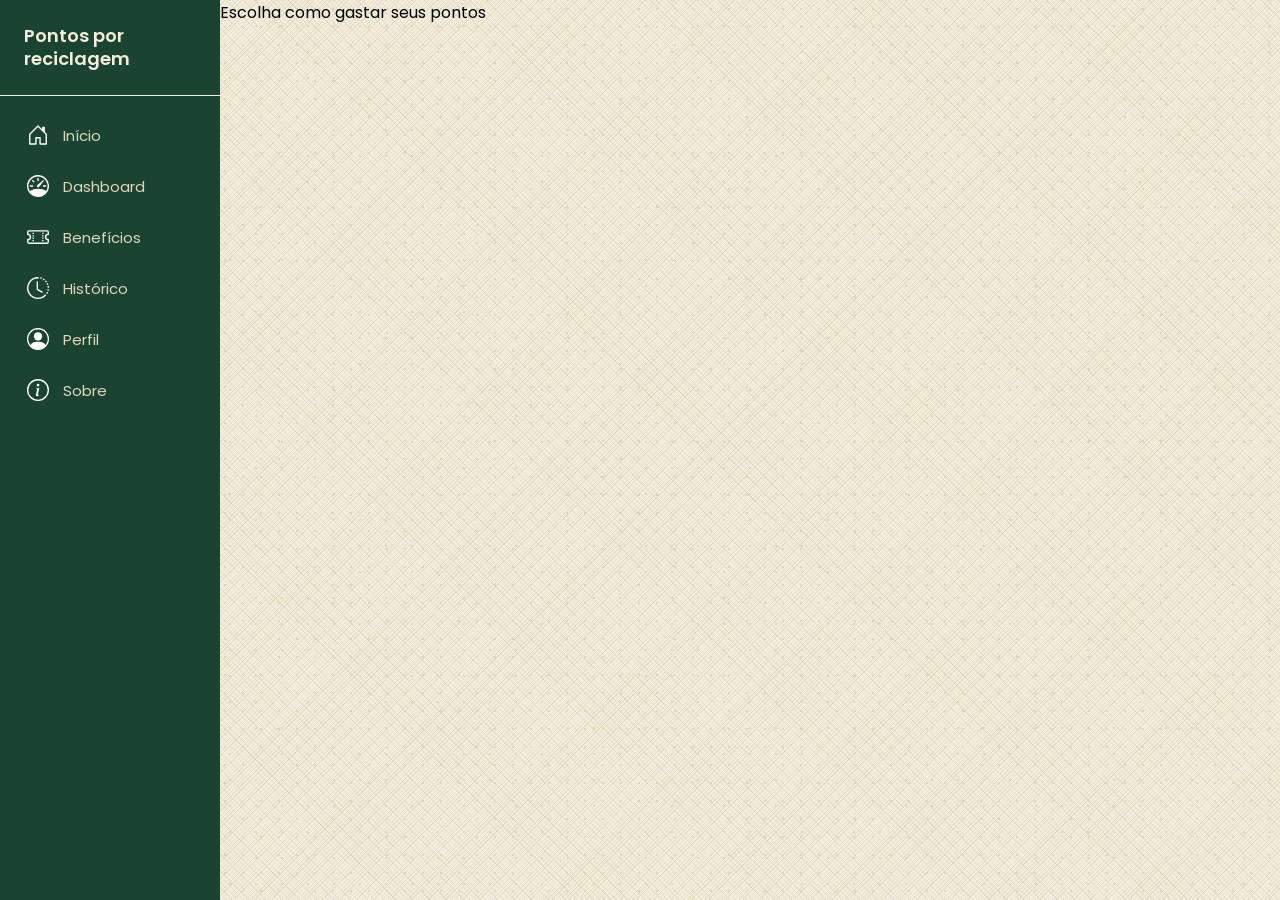
==== beneficio.html @ df65e2b2 "Atualização e adição de páginas" ====
<!DOCTYPE html>
<html lang="bt-br">
<head>
    <meta charset="UTF-8">
    <meta name="viewport" content="width=device-width, initial-scale=1.0">
    <title>Benefícios</title>
    <link rel="stylesheet" href="css/estilo.css">
</head>
<body>
    <section id="d-lateral">
        <span id="principal">Pontos por reciclagem</span>
        <nav>
            <a href="index.html" class="ativo">
                <img class="icone" src="img/inicio.svg">
                <span class="s-txt">Início</span>
            </a>
             <a href="dashboard.html" class="ativo">
                <img class="icone" src="img/dashboard.svg">
                <span class="s-txt">Dashboard</span>
            </a>
             <a href="beneficio.html" class="ativo">
                <img class="icone" src="img/ticket.svg">
                <span class="s-txt">Benefícios</span>
            </a>
            <a href="historico.html">
                <img class="icone" src="img/historico.svg">
                <span class="s-txt">Histórico</span>
            </a>
            <a href="perfil.html">
                <img class="icone" src="img/perfil.svg">
                <span class="s-txt">Perfil</span>
            </a>
            <a href="sobre.html">
                <img class="icone" src="img/sobre.svg">
                <span class="s-txt">Sobre</span>
            </a>
        </nav>
    </section>
    <div>Escolha como gastar seus pontos</div>
</body>
</html>
---- css/estilo.css ----
@import url('https://fonts.googleapis.com/css2?family=Google+Sans+Flex:opsz,wght@6..144,1..1000&family=Poppins:ital,wght@0,100;0,200;0,300;0,400;0,500;0,600;0,700;0,800;0,900;1,100;1,200;1,300;1,400;1,500;1,600;1,700;1,800;1,900&family=Space+Grotesk:wght@300..700&display=swap');

:root {
    --papel: #DDD6BC;
    --papel-claro: #F3EEDD;
    --fundo: #FBF8EE;
    --texto-p: #20281E;
    --texto-outro: #2D332F;
    --texto-outro2: #666666;
    --verde-claro: #95d5b2;
    --v-semi: #40916c;
    --v-escuro: #2d6a4f;
    --verde-outro: #1b4332;
    --azul: #2E5FA3;
    --vermelho: #B23B2E;
    --amarelo: #e7df4b;
    --marrom: #7A5230;
    --creme: #F5F3E7;
    --card-fundo: #ffffff;
}

* {
    box-sizing: border-box;
}

body {
    margin: 0;
    padding: 0;
    display: flex;
    background-color: var(--papel-claro);
    font-family: 'Poppins';
    min-height: 100vh;
    background-color: var(--papel-claro);
    background-image: radial-gradient(var(--papel) 1px, transparent 1px), radial-gradient(var(--papel) 1px, transparent 1px), repeating-linear-gradient(135deg, var(--papel) 0px, transparent 1px, transparent 3px), repeating-linear-gradient(45deg, var(--papel) 0px, transparent 1px, transparent 4px);
    background-size: 18px 18px, 26px 26px, auto, auto;
    background-position: 0 0, 9px 13px, 0 0, 0 0;
}

/* Página de Login */
main {
    margin: auto;
}

#p-lateral {
    width: 70vh;
    max-height: 100vh;
    background: var(--verde-outro);
    color: var(--papel-claro);
    display: flex;
    flex-direction: column;
    padding: 24px 0;
    flex-shrink: 1;
}

.res-lateral {

    z-index: 1;
    max-width: 450px;
    margin-top: 20vh;
}

.res-lateral h1 {
    font-size: 220%;
    font-weight: 700;
    margin-left: 15px;
    display: inline-block;
    animation: backInLeft;
    animation-duration: 2s;
}

.res-lateral p {
    padding: 10vh 0px;
    width: 60vh;
    font-size: 20px;
    line-height: 1.6;
    color: var(--papel-claro);
    margin-left: 15px;
    display: inline-block;
    animation: backInLeft;
    animation-duration: 2s;
    animation-delay: 0.5s;
}

.texto-painel-lateral {
    display: flex;
    gap: 28px;
    position: relative;
    margin-top: 36px;
    margin-left: 15px;
}

.texto-painel .n {
    font-weight: 700;
    font-size: 30px;
    display: inline-block;
    animation: backInLeft;
    animation-duration: 2s;
    animation-delay: 1s;
}

.texto-painel .l {
    font-size: 13px;
    color: var(--papel-claro);
    text-transform: uppercase;
    letter-spacing: 0.04em;
    margin-top: 2px;
    display: inline-block;
    animation: backInLeft;
    animation-duration: 2s;
    animation-delay: 1s;
}

.login-t {
    color: var(--texto-outro2);
    padding-top: 20px;
}

#login-card {
    text-align: center;
    border-radius: 2%;
    background-color: var(--fundo);
    width: 400px;
    margin: auto;
    box-shadow: rgba(102, 111, 100, 0.2) 0px 7px 29px 0px;
}

input {
    background-color: var(--fundo);
    border: 2px solid;
    border-radius: 6px;
    border-color: var(--papel);
    height: 35px;
    width: 350px;
    box-sizing: border-box;
    margin-bottom: 15px;
    accent-color: var(--v-semi);
}

.login-button {
    background-color: var(--v-escuro);
    color: var(--creme);
    height: 35px;
    width: 350px;
    border-radius: 6px;
    margin-bottom: 15px;
}


form {
    text-align: left;
    margin-left: 22px;
    padding: 5px;
}

form>label {
    color: var(--texto-outro2);
}

form>div {
    display: flex;
    gap: 5px;
}

form>p {
    color: var(--texto-outro2);
    margin: 0px;
    padding-bottom: 5px;
    text-align: center;
}

.chk-box {
    display: flex;
    height: 20px;
    width: 20px;
}

.tmc {
    padding-top: 4px;

}

.texto-rdp {
    text-decoration: none;
    color: var(--texto-outro);
}

.texto-rdp>span:hover {
    text-decoration: underline;
}


/* Dashboard */

#dash {}

#d-lateral {
    width: 220px;
    min-height: 100vh;
    background: var(--verde-outro);
    color: var(--texto-claro);
    display: flex;
    flex-direction: column;
    padding: 24px 0;
    flex-shrink: 0;
}

#d-lateral nav {
    display: flex;
    flex-direction: column;
    gap: 4px;
}

#d-lateral nav a:hover,
#d-lateral nav a:focus-visible {
    background: var(--v-escuro);
    border-left-color: var(--v-escuro);
    outline: none;
}

#d-lateral nav a {
    display: flex;
    align-items: center;
    gap: 14px;
    padding: 12px 24px;
    text-decoration: none;
    color: var(--texto-claro);
    border-left: 3px solid transparent;
    transition: background .15s ease, border-color .15s ease;
}

#principal {
    font-size: 18px;
    font-weight: 600;
    color: var(--papel-claro);
    padding: 0 24px 24px;
    border-bottom: 1px solid var(--papel-claro);
    margin-bottom: 16px;
    line-height: 1.3;
}

.icone {
    width: 22px;
    height: 22px;
    filter: brightness(0) invert(1);
    flex-shrink: 0;
}

.s-txt {
    color: var(--papel);
    font-size: 15px;
}

#tela-1 {
    display: flex;
    flex-wrap: wrap;
    margin: 0px;
    max-height: max-content;
    max-height: max-content;
}

.i-topo {
    background-color: var(--card-fundo);
    height: 10vh;
    width: 100vw;
    position: relative;
    left: 0%;
    transform: translateX(0%);

}

.info-icon{
    height: 20px;
}

.interno-a {
    background-color:var(--card-fundo);
    height: 20vh;
    width: 40vh;
    margin: 2vh;
    border-radius: 2%;
    text-align: center;
}

.interno-b {
    background-color:var(--card-fundo);
    margin: 30px 80px 20px 50px;
    height: 50vh;
    width: 615px;
    border-radius: 2%;
    text-align: center;
}

.interno-b .historico-resumo {
    display: grid;
    grid-template-columns: repeat(4, 1fr);
    gap: 8px;
    margin: 14px 0 14px;
}

.interno-b .resumo-item {
    text-align: center;
    background: #f4f4f0;
    border: 1px solid #e0ded4;
    border-radius: 10px;
    padding: 10px 4px;
}

.interno-b .resumo-valor {
    display: block;
    font-weight: 700;
    font-size: 0.92rem;
}

.interno-b .resumo-valor.resumo-negativo {
    color: var(--vermelho);
}

.interno-b .resumo-label {
    display: block;
    font-size: 0.64rem;
    color: var(--texto-outro2);
    margin-top: 2px;
    line-height: 1.3;
}

.interno-b .historico-filtros {
    display: flex;
    gap: 8px;
    margin-bottom: 14px;
}

.interno-b .historico-filtros select {
    flex: 1;
    padding: 8px 10px;
    border-radius: 8px;
    border: 1px solid #ccc;
    font-size: 0.82rem;
    background: #fff;
}

.interno-b .historico-lista {
    max-height: 400px;
    overflow-y: auto;
}

.interno-b .historico-item {
    border-bottom: 1px solid #eee;
}

.interno-b .historico-item:last-child {
    border-bottom: none;
}

.interno-b .historico-linha {
    display: flex;
    align-items: flex-start;
    gap: 10px;
    padding: 10px 0;
    cursor: pointer;
}

.interno-b .historico-icone {
    width: 30px;
    height: 30px;
    border-radius: 50%;
    display: flex;
    align-items: center;
    justify-content: center;
    font-size: 0.9rem;
    flex-shrink: 0;
}

.interno-b .historico-icone.ganho {
    background: var(--papel-claro);
    color: var(--v-escuro);
}

.interno-b .historico-icone.resgate {
    background: #f5e9d3;
    color: #b98a2a;
}

.interno-b .historico-corpo {
    flex: 1;
}

.interno-b .historico-desc {
    font-weight: 600;
    font-size: 0.85rem;
}

.interno-b .historico-data {
    font-size: 0.72rem;
    color: var(--texto-outro2);
    margin-top: 2px;
}

.interno-b .historico-saldo {
    font-size: 0.68rem;
    color: var(--texto-outro2);
    margin-top: 2px;
}

.interno-b .historico-pontos {
    font-weight: 600;
    font-size: 0.85rem;
    white-space: nowrap;
}

.interno-b .historico-pontos.positivo {
    color: var(--verde-outro);
}

.interno-b .historico-pontos.negativo {
    color: var(--vermelho);
}

.interno-b .historico-seta {
    font-size: 0.7rem;
    color: var(--texto-outro2);
    margin-left: 4px;
    transition: transform 0.15s ease;
}

.interno-b .historico-item.aberto .historico-seta {
    transform: rotate(180deg);
}

.interno-b .historico-detalhes {
    display: none;
    padding: 0 0 14px 44px;
    font-size: 0.78rem;
    color: #555;
}

.interno-b .historico-item.aberto .historico-detalhes {
    display: block;
}

.interno-b .historico-detalhes dl {
    display: grid;
    grid-template-columns: auto 1fr;
    gap: 4px 10px;
    margin: 0;
}

.interno-b .historico-detalhes dt {
    color: #888;
}

.interno-b .historico-detalhes dd {
    margin: 0;
    font-weight: 500;
}

.interno-b .historico-acoes {
    display: flex;
    gap: 8px;
    margin-top: 16px;
}

.interno-b .historico-acoes button {
    flex: 1;
    padding: 10px;
    border-radius: 8px;
    border: 1px solid #ccc;
    background: #fff;
    cursor: pointer;
    font-size: 0.85rem;
}

.interno-b .historico-vazio {
    text-align: center;
    color: #888;
    font-size: 0.85rem;
    padding: 16px 0;
}

.interno-c {
    background-color: var(--fundo);
    margin: 30px 80px 0px 0px;
    height: 40vh;
    width: 456px;
    border-radius: 2%;
}

.d-dropdown {
    position: relative;
    display: inline-block;
}

.d-dropdown div {
    display: flex;
    align-items: center;
    background: var(--v-escuro);
    color: var(--creme);
    border: none;
    padding: 12px 18px;
    border-radius: 8px;
    font-size: 15px;
    cursor: pointer;
}

.d-menu {
    left: 0;
    min-width: 200px;
    background: var(--fundo);
    border-radius: 8px;
    box-shadow: 0 8px 24px #1b43322e;
    list-style: none;
    margin: 0;
    padding: 6px;
    display: none;
}

.d-menu li a {
    display: flex;
    align-items: center;
    gap: 12px;
    padding: 10px 12px;
    border-radius: 6px;
    text-decoration: none;
    color: var(--texto-p);
    font-size: 15px;
}

.d-menu li a:hover {
    background: var(--verde-claro);
}

.d-menu .icone {
    width: 18px;
    height: 18px;
}

.d-menu .sair {
    color: var(--v-escuro);
}

.d-dropdown:hover .d-menu {
    display: block;
}

/* Perfil */

.perfil {
    background: var(--card-fundo);
    border-radius: 12px;
    box-shadow: 0 8px 24px #1b43321f;
    width: 100%;
    max-width: 420px;
    overflow: hidden;
}

.perfil-topo {
    background: var(--verde-claro);
    color: var(--texto-claro);
    padding: 32px 24px;
    display: flex;
    flex-direction: column;
    align-items: center;
    gap: 12px;
}

.avatar {
    width: 80px;
    height: 80px;
    border-radius: 50%;
    background: var(--v-semi);
    display: flex;
    align-items: center;
    justify-content: center;
    font-size: 25px;
    font-weight: 600;
    color: var(--texto-outro);
}

.perfil-nome {
    font-size: 15px;
    font-weight: 600;
}

.perfil-email {
    font-size: 15px;
    color: var(--texto-outro);
}

.perfil-corpo {
    padding: 24px;
}

.info {
    display: flex;
    justify-content: space-between;
    align-items: center;
    padding: 14px 0;
    border-bottom: 1px solid #eee;
}

.info-1 {
    font-size: 15px;
    color: var(--texto-outro2);
}

.info-2 {
    font-size: 15px;
    color: var(--v-escuro);
    font-weight: 600;
}

.botao {
    display: block;
    margin-top: 20px;
    background: var(--v-semi);
    color: var(--creme);
    padding: 12px;
    border-radius: 8px;
    font-size: 15px;
    cursor: pointer;
    text-align: center;
    text-decoration: none;
}

.botao:hover {
    background: var(--v-semi);
}

.perfil>form {
    align-items: center;
}

.perfil>h1 {
    text-align: center;
}

/* Cadastro */

.prin-cad {
    display: flex;
}

#card-cad {
    background: var(--creme);
    border-radius: 12px;
    box-shadow: 0 8px 24px #1b43321f;
    width: 100%;
    max-width: 420px;
    overflow: hidden;
}

#card-cad>h1 {
    text-align: center;
}

/* Index */

#d-conteudo {
    flex: 1;
    padding: 40px;
}

#d-boasvindas {
    margin-bottom: 32px;
}

#d-boasvindas h1 {
    color: var(--verde-outro);
    margin: 0 0 6px;
}

#d-boasvindas p {
    color: var(--texto-outro2);
    margin: 0;
}

#d-cartoes {
    display: flex;
    gap: 20px;
    flex-wrap: wrap;
}

.cartao {
    background: var(--card-fundo);
    border-radius: 12px;
    box-shadow: 0 8px 24px rgba(27, 67, 50, 0.10);
    padding: 20px;
    min-width: 180px;
    flex: 1;
}

.cartao-rotulo {
    font-size: 0.85rem;
    color: #666;
}

.cartao-valor {
    font-size: 1.6rem;
    font-weight: 700;
    color: var(--verde-outro);
    margin-top: 6px;
}

#d-noticias {
    margin-top: 40px;
}

#d-noticias h2 {
    color: var(--verde-outro);
    font-size: 1.2rem;
    margin: 0 0 16px;
}

#d-lista-noticias {
    display: flex;
    flex-direction: column;
    gap: 16px;
}

.noticia {
    background: var(--card-fundo);
    border-radius: 12px;
    box-shadow: 0 8px 24px rgba(27, 67, 50, 0.10);
    padding: 20px;
    display: flex;
    gap: 16px;
    align-items: flex-start;
}

.noticia-icone {
    width: 44px;
    height: 44px;
    border-radius: 8px;
    flex-shrink: 0;
}

.noticia-icone > img{
    height: 44px;
}

.noticia-data {
    font-size: 0.78rem;
    color: var(--texto-outro2);
}

.noticia-titulo {
    font-size: 0.98rem;
    font-weight: 600;
    color: var(--verde-outro);
    margin: 4px 0 4px;
}

.noticia-texto {
    font-size: 0.88rem;
    color: var(--texto-outro2);
    margin: 0;
}

/* Contato */

.content {
    min-height: 100vh;
    width: 200vh;
    
}

.menu {
    list-style: none;
    padding: 0;
    margin: 20px 0;
}

.menu li a {
    display: flex;
    align-items: center;
    gap: 12px;
    padding: 12px 20px;
    text-decoration: none;
    color: #20281E;
}

.card {
    background-color: var(--card-fundo);
    border: none;
    border-radius: 12px;
}
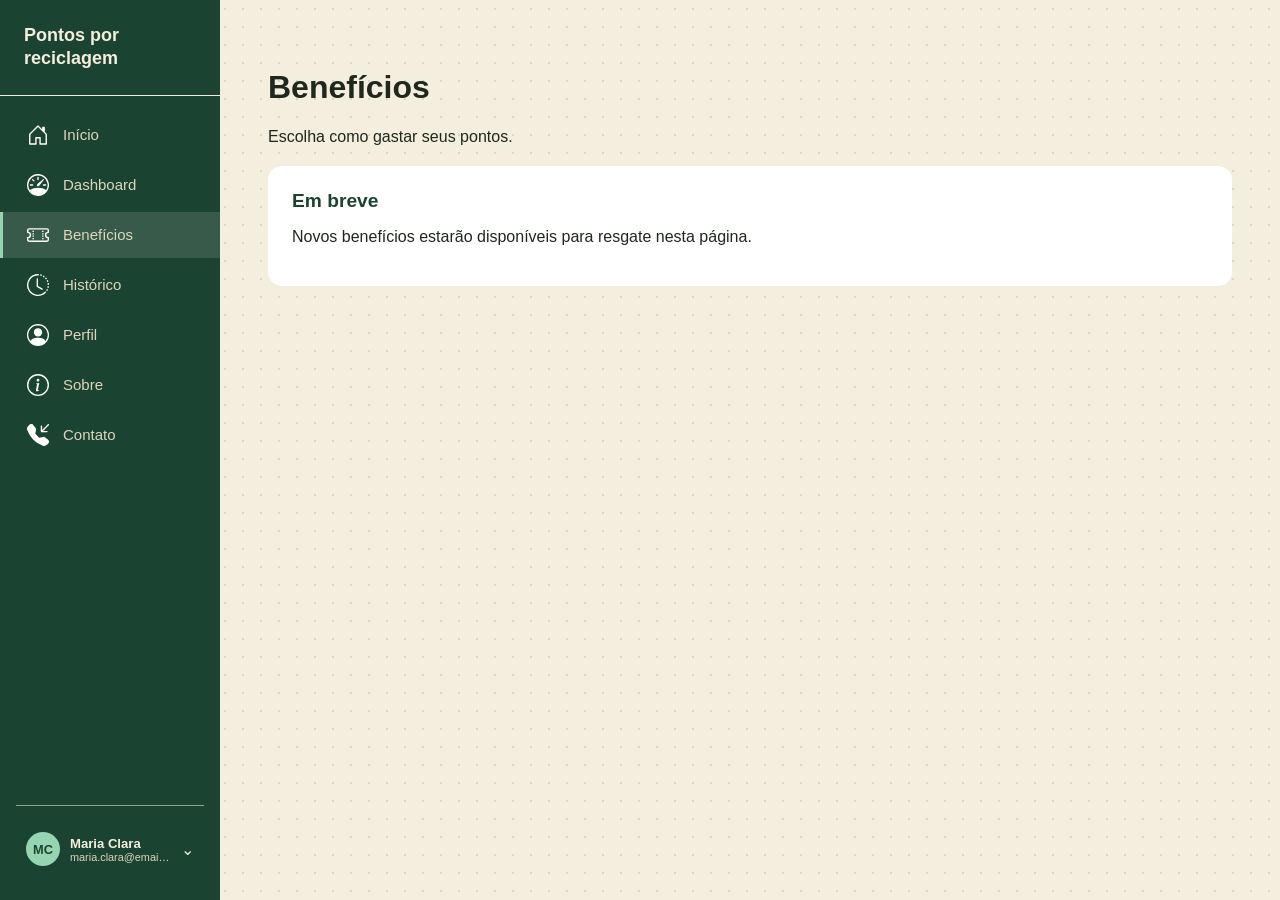
==== commit 37d21519: "Adicionando fonte local, contato e botão sair" ====
--- a/beneficio.html
+++ b/beneficio.html
@@ -1,24 +1,26 @@
 <!DOCTYPE html>
-<html lang="bt-br">
+<html lang="pt-BR">
+
 <head>
     <meta charset="UTF-8">
     <meta name="viewport" content="width=device-width, initial-scale=1.0">
     <title>Benefícios</title>
     <link rel="stylesheet" href="css/estilo.css">
 </head>
+
 <body>
     <section id="d-lateral">
         <span id="principal">Pontos por reciclagem</span>
         <nav>
-            <a href="index.html" class="ativo">
+            <a href="index.html">
                 <img class="icone" src="img/inicio.svg">
                 <span class="s-txt">Início</span>
             </a>
-             <a href="dashboard.html" class="ativo">
+            <a href="dashboard.html">
                 <img class="icone" src="img/dashboard.svg">
                 <span class="s-txt">Dashboard</span>
             </a>
-             <a href="beneficio.html" class="ativo">
+            <a href="beneficio.html" class="ativo">
                 <img class="icone" src="img/ticket.svg">
                 <span class="s-txt">Benefícios</span>
             </a>
@@ -34,8 +36,32 @@
                 <img class="icone" src="img/sobre.svg">
                 <span class="s-txt">Sobre</span>
             </a>
+            <a href="contato.html">
+                <img class="icone" src="img/contato.svg">
+                <span class="s-txt">Contato</span>
+            </a>
         </nav>
+        <details class="menu-usuario">
+            <summary>
+                <span class="avatar-menu" aria-hidden="true">MC</span>
+                <span class="usuario-dados"><strong>Maria Clara</strong><small>maria.clara@email.com</small></span>
+            </summary>
+            <div class="submenu-usuario">
+                <a href="perfil.html">Meu perfil</a>
+                <a href="login.html">Sair</a>
+            </div>
+        </details>
     </section>
-    <div>Escolha como gastar seus pontos</div>
+    <main class="conteudo-pagina">
+        <div class="conteiner-pagina">
+            <h1>Benefícios</h1>
+            <p class="texto-secundario grupo-formulario-ultimo">Escolha como gastar seus pontos.</p>
+            <section class="cartao-pagina">
+                <h2>Em breve</h2>
+                <p class="texto-secundario">Novos benefícios estarão disponíveis para resgate nesta página.</p>
+            </section>
+        </div>
+    </main>
 </body>
+
 </html>
--- a/css/estilo.css
+++ b/css/estilo.css
@@ -1,5 +1,11 @@
-@import url('https://fonts.googleapis.com/css2?family=Google+Sans+Flex:opsz,wght@6..144,1..1000&family=Poppins:ital,wght@0,100;0,200;0,300;0,400;0,500;0,600;0,700;0,800;0,900;1,100;1,200;1,300;1,400;1,500;1,600;1,700;1,800;1,900&family=Space+Grotesk:wght@300..700&display=swap');
-
+@font-face {
+    font-family: 'MinhaFonteLocal';
+    src: url(/font/Poppins/Poppins-Black.ttf) format('truetype');
+}
+
+body {
+    font-family: 'Poppins', sans-serif;
+}
 :root {
     --papel: #DDD6BC;
     --papel-claro: #F3EEDD;
@@ -24,20 +30,19 @@
 }
 
 body {
+    display: flex;
+    min-width: 100vh;
+    min-height: 100vh;
     margin: 0;
-    padding: 0;
-    display: flex;
+    color: var(--texto-p);
+    font-family: Poppins, Arial, sans-serif;
     background-color: var(--papel-claro);
-    font-family: 'Poppins';
-    min-height: 100vh;
-    background-color: var(--papel-claro);
-    background-image: radial-gradient(var(--papel) 1px, transparent 1px), radial-gradient(var(--papel) 1px, transparent 1px), repeating-linear-gradient(135deg, var(--papel) 0px, transparent 1px, transparent 3px), repeating-linear-gradient(45deg, var(--papel) 0px, transparent 1px, transparent 4px);
-    background-size: 18px 18px, 26px 26px, auto, auto;
-    background-position: 0 0, 9px 13px, 0 0, 0 0;
+    background-image: radial-gradient(var(--papel) 1px, transparent 1px);
+    background-size: 18px 18px;
 }
 
 /* Página de Login */
-main {
+#vip{
     margin: auto;
 }
 
@@ -49,11 +54,10 @@
     display: flex;
     flex-direction: column;
     padding: 24px 0;
-    flex-shrink: 1;
+    
 }
 
 .res-lateral {
-
     z-index: 1;
     max-width: 450px;
     margin-top: 20vh;
@@ -84,7 +88,6 @@
 .texto-painel-lateral {
     display: flex;
     gap: 28px;
-    position: relative;
     margin-top: 36px;
     margin-left: 15px;
 }
@@ -111,22 +114,26 @@
 }
 
 .login-t {
-    color: var(--texto-outro2);
+    color: var(--texto-outro);
     padding-top: 20px;
+    text-align: center;
+    margin: 0 0 18px;
+    font-size: 1.45rem;
 }
 
 #login-card {
     text-align: center;
-    border-radius: 2%;
+    border-radius: 14px;
+    margin: 0;
     background-color: var(--fundo);
     width: 400px;
-    margin: auto;
-    box-shadow: rgba(102, 111, 100, 0.2) 0px 7px 29px 0px;
+    margin: 0;
+    box-shadow: 0 8px 24px #1b433224
 }
 
 input {
-    background-color: var(--fundo);
-    border: 2px solid;
+    background: #fff;
+    border: 1px solid var(--papel);
     border-radius: 6px;
     border-color: var(--papel);
     height: 35px;
@@ -136,13 +143,19 @@
     accent-color: var(--v-semi);
 }
 
+input:focus,
+select:focus,
+textarea:focus {
+    outline: 3px solid #40916c40;
+    border-color: var(--v-semi)
+}
+
 .login-button {
-    background-color: var(--v-escuro);
+    cursor: pointer;
+    border-color: var(--v-escuro);
+    background: var(--v-escuro);
     color: var(--creme);
-    height: 35px;
-    width: 350px;
-    border-radius: 6px;
-    margin-bottom: 15px;
+    font-weight: 600
 }
 
 
@@ -158,7 +171,8 @@
 
 form>div {
     display: flex;
-    gap: 5px;
+    align-items: center;
+    gap: 6px
 }
 
 form>p {
@@ -169,23 +183,21 @@
 }
 
 .chk-box {
-    display: flex;
-    height: 20px;
-    width: 20px;
+    width: 18px;
+    min-height: 18px
 }
 
 .tmc {
-    padding-top: 4px;
-
-}
-
-.texto-rdp {
+    font-size: .95rem
+
+}
+
+.login-button~p {
+    margin: 8px 0 0;
+    color: var(--texto-outro2);
+    font-size: 1.0rem;
+    text-align: center;
     text-decoration: none;
-    color: var(--texto-outro);
-}
-
-.texto-rdp>span:hover {
-    text-decoration: underline;
 }
 
 
@@ -211,11 +223,12 @@
 }
 
 #d-lateral nav a:hover,
-#d-lateral nav a:focus-visible {
-    background: var(--v-escuro);
-    border-left-color: var(--v-escuro);
-    outline: none;
-}
+#d-lateral nav a:focus-visible,
+#d-lateral nav a.ativo {
+    border-left-color: var(--verde-claro);
+    background: #ffffff1f
+}
+
 
 #d-lateral nav a {
     display: flex;
@@ -251,45 +264,79 @@
 }
 
 #tela-1 {
-    display: flex;
-    flex-wrap: wrap;
-    margin: 0px;
-    max-height: max-content;
-    max-height: max-content;
+    flex: 1;
+    display: grid;
+    grid-template-columns: repeat(3, minmax(0, 1fr));
+    align-content: start;
+    gap: 18px;
+    padding: clamp(24px, 4vw, 48px)
 }
 
 .i-topo {
+     grid-column: 1/-1;
+    display: flex;
+    align-items: center;
+    gap: 12px;
+    padding-bottom: 10px
+}
+
+.i-topo div {
+    display: grid;
+    width: 42px;
+    height: 42px;
+    place-items: center;
+    border-radius: 50%;
+    color: var(--creme);
+    background: var(--v-escuro);
+    font-weight: 700
+}
+
+.i-topo p {
+    margin: 0;
+    color: var(--verde-outro);
+    font-size: 1.2rem;
+    font-weight: 600
+}
+
+.interno-a {
     background-color: var(--card-fundo);
-    height: 10vh;
-    width: 100vw;
-    position: relative;
-    left: 0%;
-    transform: translateX(0%);
-
-}
-
-.info-icon{
-    height: 20px;
-}
-
-.interno-a {
-    background-color:var(--card-fundo);
-    height: 20vh;
-    width: 40vh;
-    margin: 2vh;
-    border-radius: 2%;
-    text-align: center;
+    min-height: 150px;
+    padding: 20px;
+    border-radius: 12px;
+}
+
+.interno-a p {
+    margin: 0 0 12px;
+    color: var(--texto-outro2);
+    font-size: .88rem
+}
+
+.interno-a span {
+    color: var(--verde-outro);
+    font-size: 1.5rem;
+    font-weight: 700
 }
 
 .interno-b {
-    background-color:var(--card-fundo);
-    margin: 30px 80px 20px 50px;
-    height: 50vh;
-    width: 615px;
-    border-radius: 2%;
-    text-align: center;
-}
-
+    background-color: var(--card-fundo);
+    width: min(calc(100% - 48px), 760px);
+    margin: 40px auto;
+    padding: 24px
+}
+
+#tela-1 .interno-b {
+    grid-column: 1/-1;
+    width: 100%;
+    margin: 0;
+    min-height: 200px
+}
+
+.interno-b>p {
+    margin: 0 0 16px;
+    color: var(--verde-outro);
+    font-size: 1.2rem;
+    font-weight: 600
+}
 .interno-b .historico-resumo {
     display: grid;
     grid-template-columns: repeat(4, 1fr);
@@ -299,7 +346,7 @@
 
 .interno-b .resumo-item {
     text-align: center;
-    background: #f4f4f0;
+    background: var(--papel-claro);
     border: 1px solid #e0ded4;
     border-radius: 10px;
     padding: 10px 4px;
@@ -323,314 +370,218 @@
     line-height: 1.3;
 }
 
-.interno-b .historico-filtros {
-    display: flex;
-    gap: 8px;
-    margin-bottom: 14px;
-}
-
-.interno-b .historico-filtros select {
-    flex: 1;
-    padding: 8px 10px;
+.historico-filtros,
+.historico-acoes {
+    display: flex;
+    gap: 10px;
+    margin: 14px 0
+}
+
+.historico-filtros select,
+.historico-acoes button {
+    width: 100%;
+    min-height: 42px;
+    padding: 9px 12px;
+    border: 1px solid #c7c9c4;
     border-radius: 8px;
-    border: 1px solid #ccc;
-    font-size: 0.82rem;
-    background: #fff;
-}
-
-.interno-b .historico-lista {
-    max-height: 400px;
-    overflow-y: auto;
-}
-
-.interno-b .historico-item {
-    border-bottom: 1px solid #eee;
-}
-
-.interno-b .historico-item:last-child {
-    border-bottom: none;
-}
-
-.interno-b .historico-linha {
+    background: var(--card-fundo);
+    color: var(--texto-p)
+}
+
+.historico-acoes button {
+    cursor: pointer;
+    background: var(--v-escuro);
+    border-color: var(--v-escuro);
+    color: var(--creme);
+    font-weight: 600
+}
+
+.historico-lista {
+    max-height: 380px;
+    overflow-y: auto
+}
+
+.historico-item {
+    border-bottom: 1px solid #ecebe5
+}
+
+.historico-item:last-child {
+    border-bottom: 0
+}
+
+.historico-linha {
     display: flex;
     align-items: flex-start;
     gap: 10px;
-    padding: 10px 0;
-    cursor: pointer;
-}
-
-.interno-b .historico-icone {
+    padding: 11px 0;
+    cursor: pointer
+}
+
+.historico-icone {
+    display: grid;
+    flex: 0 0 30px;
     width: 30px;
     height: 30px;
-    border-radius: 50%;
-    display: flex;
-    align-items: center;
-    justify-content: center;
-    font-size: 0.9rem;
-    flex-shrink: 0;
-}
-
-.interno-b .historico-icone.ganho {
+    place-items: center;
+    border-radius: 50%
+}
+
+.historico-icone.ganho {
     background: var(--papel-claro);
-    color: var(--v-escuro);
-}
-
-.interno-b .historico-icone.resgate {
+    color: var(--v-escuro)
+}
+
+.historico-icone.resgate {
     background: #f5e9d3;
-    color: #b98a2a;
-}
-
-.interno-b .historico-corpo {
+    color: #a87920
+}
+
+.historico-corpo {
     flex: 1;
-}
-
-.interno-b .historico-desc {
-    font-weight: 600;
-    font-size: 0.85rem;
-}
-
-.interno-b .historico-data {
-    font-size: 0.72rem;
-    color: var(--texto-outro2);
+    min-width: 0
+}
+
+.historico-desc,
+.historico-pontos {
+    font-size: .86rem;
+    font-weight: 600
+}
+
+.historico-data,
+.historico-saldo {
     margin-top: 2px;
-}
-
-.interno-b .historico-saldo {
-    font-size: 0.68rem;
-    color: var(--texto-outro2);
-    margin-top: 2px;
-}
-
-.interno-b .historico-pontos {
-    font-weight: 600;
-    font-size: 0.85rem;
-    white-space: nowrap;
-}
-
-.interno-b .historico-pontos.positivo {
-    color: var(--verde-outro);
-}
-
-.interno-b .historico-pontos.negativo {
-    color: var(--vermelho);
-}
-
-.interno-b .historico-seta {
-    font-size: 0.7rem;
-    color: var(--texto-outro2);
-    margin-left: 4px;
-    transition: transform 0.15s ease;
-}
-
-.interno-b .historico-item.aberto .historico-seta {
-    transform: rotate(180deg);
-}
-
-.interno-b .historico-detalhes {
+    color: var(--texto-outro2);
+    font-size: .72rem
+}
+
+.historico-pontos {
+    white-space: nowrap
+}
+
+.historico-pontos.positivo {
+    color: var(--verde-outro)
+}
+
+.historico-pontos.negativo {
+    color: var(--vermelho)
+}
+
+.historico-seta {
+    color: var(--texto-outro2);
+    transition: transform .15s
+}
+
+.historico-item.aberto .historico-seta {
+    transform: rotate(180deg)
+}
+
+.historico-detalhes {
     display: none;
-    padding: 0 0 14px 44px;
-    font-size: 0.78rem;
-    color: #555;
-}
-
-.interno-b .historico-item.aberto .historico-detalhes {
-    display: block;
-}
-
-.interno-b .historico-detalhes dl {
+    padding: 0 0 14px 40px;
+    color: var(--texto-outro2);
+    font-size: .78rem
+}
+
+.historico-item.aberto .historico-detalhes {
+    display: block
+}
+
+.historico-detalhes dl {
     display: grid;
     grid-template-columns: auto 1fr;
     gap: 4px 10px;
+    margin: 0
+}
+
+.historico-detalhes dt {
+    color: #858585
+}
+
+.historico-detalhes dd {
     margin: 0;
-}
-
-.interno-b .historico-detalhes dt {
-    color: #888;
-}
-
-.interno-b .historico-detalhes dd {
-    margin: 0;
-    font-weight: 500;
-}
-
-.interno-b .historico-acoes {
-    display: flex;
+    font-weight: 500
+}
+
+.historico-vazio {
+    padding: 20px 0;
+    color: var(--texto-outro2);
+    text-align: center;
+}
+
+/* Perfil */
+
+.perfil {
+    background-color: var(--card-fundo);
+    align-self: flex-start;
+    width: min(420px, calc(100% - 48px));
+    margin: 48px auto;
+    overflow: hidden;
+    border-radius: 14px;
+}
+
+.perfil-topo {
+    display: grid;
+    justify-items: center;
     gap: 8px;
-    margin-top: 16px;
-}
-
-.interno-b .historico-acoes button {
-    flex: 1;
-    padding: 10px;
-    border-radius: 8px;
-    border: 1px solid #ccc;
-    background: #fff;
-    cursor: pointer;
-    font-size: 0.85rem;
-}
-
-.interno-b .historico-vazio {
-    text-align: center;
-    color: #888;
-    font-size: 0.85rem;
-    padding: 16px 0;
-}
-
-.interno-c {
-    background-color: var(--fundo);
-    margin: 30px 80px 0px 0px;
-    height: 40vh;
-    width: 456px;
-    border-radius: 2%;
-}
-
-.d-dropdown {
-    position: relative;
-    display: inline-block;
-}
-
-.d-dropdown div {
-    display: flex;
-    align-items: center;
-    background: var(--v-escuro);
-    color: var(--creme);
-    border: none;
-    padding: 12px 18px;
-    border-radius: 8px;
-    font-size: 15px;
-    cursor: pointer;
-}
-
-.d-menu {
-    left: 0;
-    min-width: 200px;
-    background: var(--fundo);
-    border-radius: 8px;
-    box-shadow: 0 8px 24px #1b43322e;
-    list-style: none;
-    margin: 0;
-    padding: 6px;
-    display: none;
-}
-
-.d-menu li a {
-    display: flex;
-    align-items: center;
-    gap: 12px;
-    padding: 10px 12px;
-    border-radius: 6px;
-    text-decoration: none;
-    color: var(--texto-p);
-    font-size: 15px;
-}
-
-.d-menu li a:hover {
+    padding: 30px 24px;
     background: var(--verde-claro);
 }
 
-.d-menu .icone {
-    width: 18px;
-    height: 18px;
-}
-
-.d-menu .sair {
-    color: var(--v-escuro);
-}
-
-.d-dropdown:hover .d-menu {
-    display: block;
-}
-
-/* Perfil */
-
-.perfil {
-    background: var(--card-fundo);
-    border-radius: 12px;
-    box-shadow: 0 8px 24px #1b43321f;
-    width: 100%;
-    max-width: 420px;
-    overflow: hidden;
-}
-
-.perfil-topo {
-    background: var(--verde-claro);
-    color: var(--texto-claro);
-    padding: 32px 24px;
-    display: flex;
-    flex-direction: column;
-    align-items: center;
-    gap: 12px;
-}
-
 .avatar {
-    width: 80px;
-    height: 80px;
+    display: grid;
+    width: 78px;
+    height: 78px;
+    place-items: center;
     border-radius: 50%;
     background: var(--v-semi);
-    display: flex;
-    align-items: center;
-    justify-content: center;
-    font-size: 25px;
-    font-weight: 600;
+    color: var(--creme);
+    font-size: 1.5rem;
+    font-weight: 700
+}
+
+.perfil-nome {
+    font-weight: 600
+}
+
+.perfil-email {
     color: var(--texto-outro);
-}
-
-.perfil-nome {
-    font-size: 15px;
-    font-weight: 600;
-}
-
-.perfil-email {
-    font-size: 15px;
-    color: var(--texto-outro);
+    font-size: .9rem
 }
 
 .perfil-corpo {
-    padding: 24px;
+    padding: 22px 24px
 }
 
 .info {
     display: flex;
     justify-content: space-between;
-    align-items: center;
+    gap: 16px;
     padding: 14px 0;
-    border-bottom: 1px solid #eee;
+    border-bottom: 1px solid #eee
 }
 
 .info-1 {
-    font-size: 15px;
-    color: var(--texto-outro2);
+    color: var(--texto-outro2)
 }
 
 .info-2 {
-    font-size: 15px;
     color: var(--v-escuro);
-    font-weight: 600;
+    font-weight: 600
 }
 
 .botao {
     display: block;
     margin-top: 20px;
+    padding: 11px;
+    border-radius: 8px;
     background: var(--v-semi);
     color: var(--creme);
-    padding: 12px;
-    border-radius: 8px;
-    font-size: 15px;
-    cursor: pointer;
     text-align: center;
-    text-decoration: none;
-}
-
-.botao:hover {
-    background: var(--v-semi);
-}
-
-.perfil>form {
-    align-items: center;
-}
-
-.perfil>h1 {
-    text-align: center;
+    text-decoration: none
+}
+
+.d-dropdown {
+    display: none
 }
 
 /* Cadastro */
@@ -640,16 +591,17 @@
 }
 
 #card-cad {
-    background: var(--creme);
-    border-radius: 12px;
-    box-shadow: 0 8px 24px #1b43321f;
-    width: 100%;
-    max-width: 420px;
-    overflow: hidden;
+    background-color: var(--card-fundo);
 }
 
 #card-cad>h1 {
-    text-align: center;
+     font-size: 1.45rem
+}
+
+#card-cad form {
+    display: grid;
+    gap: 7px;
+    margin: 0
 }
 
 /* Index */
@@ -756,30 +708,294 @@
 }
 
 /* Contato */
-
-.content {
-    min-height: 100vh;
-    width: 200vh;
-    
-}
-
-.menu {
-    list-style: none;
-    padding: 0;
-    margin: 20px 0;
-}
-
-.menu li a {
+.conteudo-pagina {
+    flex: 1;
+    width: 100%;
+    padding: clamp(24px, 4vw, 48px)
+}
+
+.conteiner-pagina {
+    max-width: 1050px;
+    margin: 0 auto
+}
+
+.margem-inferior-grande {
+    margin-bottom: 28px
+}
+
+.grade-contato {
+    display: grid;
+    grid-template-columns: minmax(0, 7fr) minmax(260px, 5fr);
+    gap: 20px
+}
+
+.cartao-pagina {
+    background-color: var(--card-fundo);
+    padding: 24px;
+    border-radius: 14px;
+}
+
+.cartao-pagina h2 {
+    margin-top: 0;
+    color: var(--verde-outro);
+    font-size: 1.2rem
+}
+
+.grupo-formulario {
+    margin-bottom: 14px
+}
+
+.grupo-formulario-ultimo {
+    margin-bottom: 20px
+}
+
+.rotulo-formulario {
+    display: block;
+    margin-bottom: 5px
+}
+
+.campo-formulario,
+.seletor-formulario {
+    width: 100%
+}
+
+.botao-formulario {
+    cursor: pointer;
+    border: 0;
+    border-radius: 8px;
+    background: var(--v-escuro);
+    color: var(--creme);
+    min-height: 44px;
+    font-weight: 600
+}
+
+.largura-total {
+    width: 100%
+}
+
+.item-contato {
     display: flex;
     align-items: center;
     gap: 12px;
-    padding: 12px 20px;
-    text-decoration: none;
-    color: #20281E;
-}
-
-.card {
-    background-color: var(--card-fundo);
-    border: none;
-    border-radius: 12px;
+    margin-bottom: 18px
+}
+
+.item-contato h5,
+.item-contato p {
+    margin: 0
+}
+
+.icone-contato {
+    display: grid;
+    flex: 0 0 38px;
+    width: 38px;
+    height: 38px;
+    place-items: center;
+    border-radius: 50%;
+    background: var(--papel-claro)
+}
+
+/* Sobre */
+.pagina-sobre {
+    display: grid;
+    gap: 20px
+}
+
+.sobre-cabecalho {
+    max-width: 760px
+}
+
+.sobre-cabecalho h1 {
+    margin: 6px 0 12px;
+    color: var(--verde-outro);
+    font-size: clamp(1.9rem, 4vw, 3.2rem);
+    line-height: 1.12
+}
+
+.sobre-selo {
+    margin: 0;
+    color: var(--v-escuro);
+    font-size: .78rem;
+    font-weight: 700;
+    letter-spacing: .08em;
+    text-transform: uppercase
+}
+
+.sobre-destaque {
+    border-left: 5px solid var(--v-semi)
+}
+
+.sobre-destaque h2,
+.sobre-etapa h2,
+.sobre-valores h2 {
+    margin: 0 0 8px;
+    color: var(--verde-outro);
+    font-size: 1.15rem
+}
+
+.sobre-destaque p,
+.sobre-etapa p,
+.sobre-valores p {
+    margin: 0;
+    color: var(--texto-outro2);
+    line-height: 1.65
+}
+
+.sobre-grade,
+.sobre-valores {
+    display: grid;
+    grid-template-columns: repeat(3, minmax(0, 1fr));
+    gap: 18px
+}
+
+.sobre-valores {
+    grid-template-columns: repeat(2, minmax(0, 1fr))
+}
+
+.sobre-etapa {
+    position: relative;
+    padding-top: 54px
+}
+
+.sobre-numero {
+    position: absolute;
+    top: 18px;
+    left: 20px;
+    display: grid;
+    width: 27px;
+    height: 27px;
+    place-items: center;
+    border-radius: 50%;
+    background: var(--verde-claro);
+    color: var(--verde-outro);
+    font-size: .8rem;
+    font-weight: 700
+}
+
+@media(max-width:860px) {
+    body:not(:has(#p-lateral)):not(:has(.prin-cad)) {
+        display: block
+    }
+
+    #d-lateral {
+        display: none
+    }
+
+    #d-cartoes,
+    #tela-1 {
+        grid-template-columns: repeat(2, minmax(0, 1fr))
+    }
+
+    .interno-b {
+        width: min(calc(100% - 32px), 760px);
+        margin: 24px auto
+    }
+
+    .perfil {
+        width: min(calc(100% - 32px), 420px);
+        margin: 24px auto
+    }
+
+    .grade-contato {
+        grid-template-columns: 1fr
+    }
+
+    .sobre-grade {
+        grid-template-columns: 1fr
+    }
+}
+
+.menu-usuario {
+    margin: auto 16px 0;
+    padding-top: 16px;
+    border-top: 1px solid #f3eedd8c
+}
+
+.menu-usuario summary {
+    display: flex;
+    align-items: center;
+    gap: 10px;
+    padding: 10px;
+    border-radius: 10px;
+    color: var(--papel-claro);
+    cursor: pointer;
+    list-style: none
+}
+
+.menu-usuario summary::-webkit-details-marker {
+    display: none
+}
+
+.menu-usuario summary::after {
+    content: "⌄";
+    margin-left: auto;
+    font-size: 1rem;
+    transition: transform .15s ease
+}
+
+.menu-usuario[open] summary::after {
+    transform: rotate(180deg)
+}
+
+.menu-usuario summary:hover,
+.menu-usuario summary:focus-visible {
+    background: #ffffff1f;
+    outline: none
+}
+
+.avatar-menu {
+    display: grid;
+    width: 34px;
+    height: 34px;
+    place-items: center;
+    flex: 0 0 34px;
+    border-radius: 50%;
+    background: var(--verde-claro);
+    color: var(--verde-outro);
+    font-size: .8rem;
+    font-weight: 700
+}
+
+.usuario-dados {
+    min-width: 0
+}
+
+.usuario-dados strong,
+.usuario-dados small {
+    display: block;
+    overflow: hidden;
+    text-overflow: ellipsis;
+    white-space: nowrap
+}
+
+.usuario-dados strong {
+    font-size: .82rem
+}
+
+.usuario-dados small {
+    color: var(--papel);
+    font-size: .68rem
+}
+
+.submenu-usuario {
+    display: grid;
+    gap: 3px;
+    margin: 3px 0 0;
+    padding: 5px;
+    border-radius: 9px;
+    background: #123326
+}
+
+.submenu-usuario a {
+    padding: 9px 10px;
+    border-radius: 6px;
+    color: var(--papel-claro);
+    font-size: .82rem;
+    text-decoration: none
+}
+
+.submenu-usuario a:hover,
+.submenu-usuario a:focus-visible {
+    background: #ffffff1f;
+    outline: none
 }
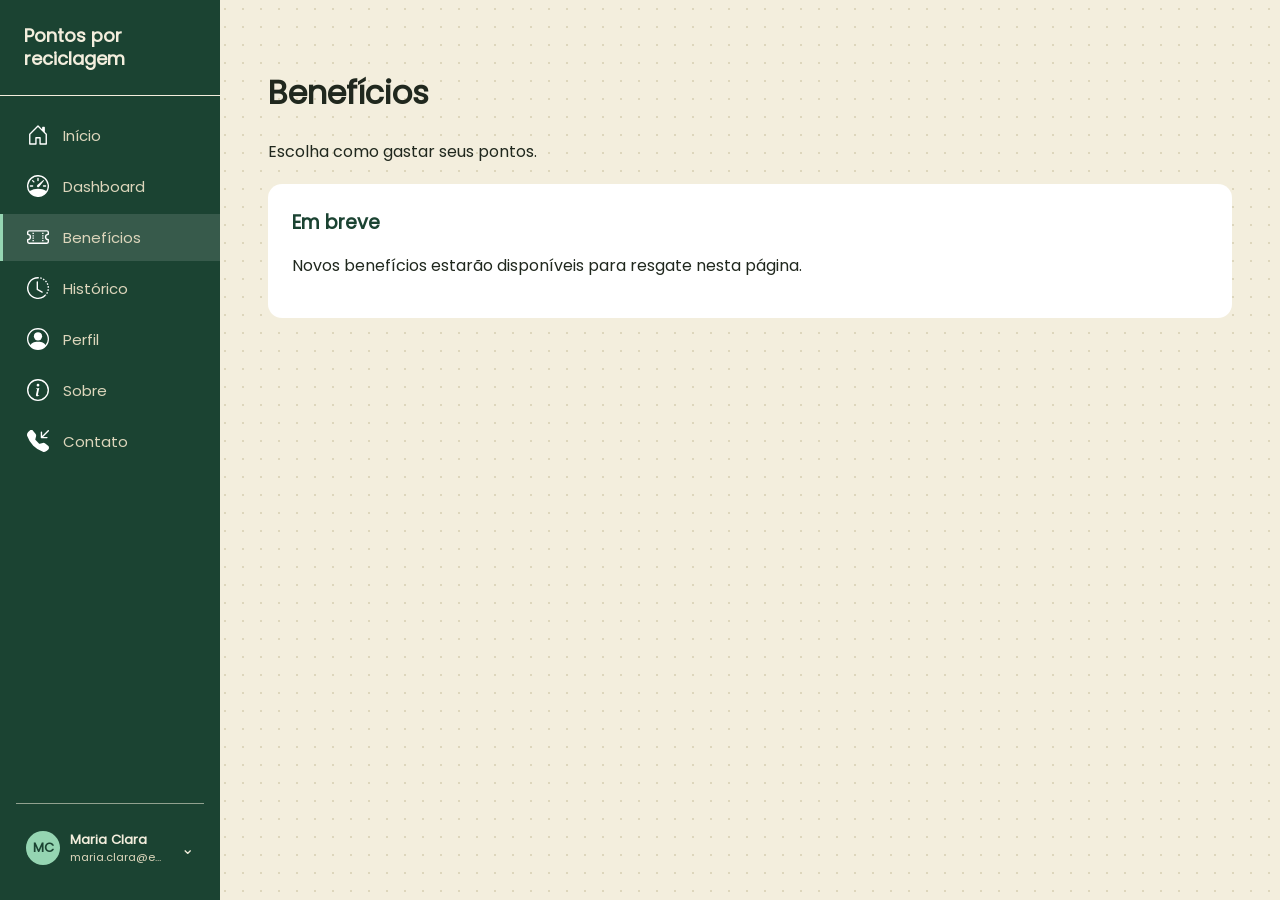
==== commit bd89b3dd: "Ajuste finais para a AT1" ====
--- a/beneficio.html
+++ b/beneficio.html
@@ -5,7 +5,7 @@
     <meta charset="UTF-8">
     <meta name="viewport" content="width=device-width, initial-scale=1.0">
     <title>Benefícios</title>
-    <link rel="stylesheet" href="css/estilo.css">
+    <link rel="stylesheet" href="css/style.css">
 </head>
 
 <body>
--- a/css/style.css
+++ b/css/style.css
@@ -0,0 +1,1023 @@
+@font-face {
+    font-family: 'MinhaFonteLocal';
+    src: url(/font/Poppins/Poppins-Regular.ttf) format('truetype');
+}
+
+:root {
+    --papel: #DDD6BC;
+    --papel-claro: #F3EEDD;
+    --fundo: #FBF8EE;
+    --texto-p: #20281E;
+    --texto-outro: #2D332F;
+    --texto-outro2: #666666;
+    --verde-claro: #95d5b2;
+    --v-semi: #40916c;
+    --v-escuro: #2d6a4f;
+    --verde-outro: #1b4332;
+    --azul: #2E5FA3;
+    --vermelho: #B23B2E;
+    --amarelo: #e7df4b;
+    --marrom: #7A5230;
+    --creme: #F5F3E7;
+    --card-fundo: #ffffff;
+}
+
+* {
+    box-sizing: border-box;
+}
+
+body {
+    display: flex;
+    min-width: 100vh;
+    min-height: 100vh;
+    margin: 0;
+    color: var(--texto-p);
+    font-family: 'MinhaFonteLocal', sans-serif;
+    background-color: var(--papel-claro);
+    background-image: radial-gradient(var(--papel) 1px, transparent 1px);
+    background-size: 18px 18px;
+}
+
+/* Página de Login */
+#vip{
+    margin: auto;
+}
+
+#p-lateral {
+    width: 70vh;
+    max-height: 100vh;
+    background: var(--verde-outro);
+    color: var(--papel-claro);
+    display: flex;
+    flex-direction: column;
+    padding: 24px 0;
+    
+}
+
+.res-lateral {
+    z-index: 1;
+    max-width: 450px;
+    margin-top: 20vh;
+}
+
+.res-lateral h1 {
+    font-size: 220%;
+    font-weight: 700;
+    margin-left: 15px;
+    display: inline-block;
+    animation: backInLeft;
+    animation-duration: 2s;
+}
+
+.res-lateral p {
+    padding: 10vh 0px;
+    width: 60vh;
+    font-size: 20px;
+    line-height: 1.6;
+    color: var(--papel-claro);
+    margin-left: 15px;
+    display: inline-block;
+    animation: backInLeft;
+    animation-duration: 2s;
+    animation-delay: 0.5s;
+}
+
+.texto-painel-lateral {
+    display: flex;
+    gap: 28px;
+    margin-top: 36px;
+    margin-left: 15px;
+}
+
+.texto-painel .n {
+    font-weight: 700;
+    font-size: 30px;
+    display: inline-block;
+    animation: backInLeft;
+    animation-duration: 2s;
+    animation-delay: 1s;
+}
+
+.texto-painel .l {
+    font-size: 13px;
+    color: var(--papel-claro);
+    text-transform: uppercase;
+    letter-spacing: 0.04em;
+    margin-top: 2px;
+    display: inline-block;
+    animation: backInLeft;
+    animation-duration: 2s;
+    animation-delay: 1s;
+}
+
+.login-t {
+    color: var(--texto-outro);
+    padding-top: 20px;
+    text-align: center;
+    margin: 0 0 18px;
+    font-size: 1.45rem;
+}
+
+#login-card {
+    text-align: center;
+    border-radius: 14px;
+    margin: 0;
+    background-color: var(--fundo);
+    width: 400px;
+    margin: 0;
+    box-shadow: 0 8px 24px #1b433224
+}
+
+input {
+    background: #fff;
+    border: 1px solid var(--papel);
+    border-radius: 6px;
+    border-color: var(--papel);
+    height: 35px;
+    width: 350px;
+    box-sizing: border-box;
+    margin-bottom: 15px;
+    accent-color: var(--v-semi);
+}
+
+input:focus,
+select:focus,
+textarea:focus {
+    outline: 3px solid #40916c40;
+    border-color: var(--v-semi)
+}
+
+.login-button {
+    cursor: pointer;
+    border-color: var(--v-escuro);
+    background: var(--v-escuro);
+    color: var(--creme);
+    font-weight: 600
+}
+
+
+form {
+    text-align: left;
+    margin-left: 22px;
+    padding: 5px;
+}
+
+form>label {
+    color: var(--texto-outro2);
+}
+
+form>div {
+    display: flex;
+    align-items: center;
+    gap: 6px
+}
+
+form>p {
+    color: var(--texto-outro2);
+    margin: 0px;
+    padding-bottom: 5px;
+    text-align: center;
+}
+
+.chk-box {
+    width: 18px;
+    min-height: 18px
+}
+
+.tmc {
+    font-size: .95rem
+
+}
+
+.login-button~p {
+    margin: 8px 0 0;
+    color: var(--texto-outro2);
+    font-size: 1.0rem;
+    text-align: center;
+    text-decoration: none;
+}
+
+
+/* Dashboard */
+
+#d-lateral {
+    width: 220px;
+    min-height: 100vh;
+    background: var(--verde-outro);
+    color: var(--texto-claro);
+    display: flex;
+    flex-direction: column;
+    padding: 24px 0;
+    flex-shrink: 0;
+}
+
+#d-lateral nav {
+    display: flex;
+    flex-direction: column;
+    gap: 4px;
+}
+
+#d-lateral nav a:hover,
+#d-lateral nav a:focus-visible,
+#d-lateral nav a.ativo {
+    border-left-color: var(--verde-claro);
+    background: #ffffff1f
+}
+
+
+#d-lateral nav a {
+    display: flex;
+    align-items: center;
+    gap: 14px;
+    padding: 12px 24px;
+    text-decoration: none;
+    color: var(--texto-claro);
+    border-left: 3px solid transparent;
+    transition: background .15s ease, border-color .15s ease;
+}
+
+#principal {
+    font-size: 18px;
+    font-weight: 600;
+    color: var(--papel-claro);
+    padding: 0 24px 24px;
+    border-bottom: 1px solid var(--papel-claro);
+    margin-bottom: 16px;
+    line-height: 1.3;
+}
+
+.icone {
+    width: 22px;
+    height: 22px;
+    filter: brightness(0) invert(1);
+    flex-shrink: 0;
+}
+
+.s-txt {
+    color: var(--papel);
+    font-size: 15px;
+}
+
+#tela-1 {
+    flex: 1;
+    display: grid;
+    grid-template-columns: repeat(3, minmax(0, 1fr));
+    align-content: start;
+    gap: 18px;
+    padding: clamp(24px, 4vw, 48px)
+}
+
+.i-topo {
+     grid-column: 1/-1;
+    display: flex;
+    align-items: center;
+    gap: 12px;
+    padding-bottom: 10px
+}
+
+.i-topo div {
+    display: grid;
+    width: 42px;
+    height: 42px;
+    place-items: center;
+    border-radius: 50%;
+    color: var(--creme);
+    background: var(--v-escuro);
+    font-weight: 700
+}
+
+.i-topo p {
+    margin: 0;
+    color: var(--verde-outro);
+    font-size: 1.2rem;
+    font-weight: 600
+}
+
+.interno-a {
+    background-color: var(--card-fundo);
+    min-height: 150px;
+    padding: 20px;
+    border-radius: 12px;
+}
+
+.interno-a p {
+    margin: 0 0 12px;
+    color: var(--texto-outro2);
+    font-size: .88rem
+}
+
+.interno-a span {
+    color: var(--verde-outro);
+    font-size: 1.5rem;
+    font-weight: 700
+}
+
+.interno-b {
+    background-color: var(--card-fundo);
+    width: min(calc(100% - 48px), 760px);
+    margin: 40px auto;
+    padding: 24px;
+    border-radius: 12px;
+    text-align: center;
+}
+
+#tela-1 .interno-b {
+    grid-column: 1/-1;
+    width: 100%;
+    margin: 0;
+    min-height: 200px
+}
+
+.interno-b>p {
+    margin: 0 0 16px;
+    color: var(--verde-outro);
+    font-size: 1.2rem;
+    font-weight: 600
+}
+.interno-b .historico-resumo {
+    display: grid;
+    grid-template-columns: repeat(4, 1fr);
+    gap: 8px;
+    margin: 14px 0 14px;
+}
+
+.interno-b .resumo-item {
+    text-align: center;
+    background: var(--papel-claro);
+    border: 1px solid #e0ded4;
+    border-radius: 10px;
+    padding: 10px 4px;
+}
+
+.interno-b .resumo-valor {
+    display: block;
+    font-weight: 700;
+    font-size: 0.92rem;
+}
+
+.interno-b .resumo-valor.resumo-negativo {
+    color: var(--vermelho);
+}
+
+.interno-b .resumo-label {
+    display: block;
+    font-size: 0.64rem;
+    color: var(--texto-outro2);
+    margin-top: 2px;
+    line-height: 1.3;
+}
+
+Table {
+  border-collapse: collapse;
+  width: 100%;
+}
+
+td, th {
+  border: 1px solid #ddd;
+  padding: 8px;
+}
+
+tr:nth-child(even){background-color: #f2f2f2;}
+
+tr:hover {background-color: var(--verde-claro)}
+
+th {
+  padding-top: 12px;
+  padding-bottom: 12px;
+  text-align: left;
+  background-color: var(--v-escuro);
+  color: var(--card-fundo);
+}
+
+.historico-filtros,
+.historico-acoes {
+    display: flex;
+    gap: 10px;
+    margin: 14px 0
+}
+
+.historico-filtros select,
+.historico-acoes button {
+    width: 100%;
+    min-height: 42px;
+    padding: 9px 12px;
+    border: 1px solid #c7c9c4;
+    border-radius: 8px;
+    background: var(--card-fundo);
+    color: var(--texto-p)
+}
+
+.historico-acoes button {
+    cursor: pointer;
+    background: var(--v-escuro);
+    border-color: var(--v-escuro);
+    color: var(--creme);
+    font-weight: 600
+}
+
+.historico-lista {
+    max-height: 380px;
+    overflow-y: auto
+}
+
+.historico-item {
+    border-bottom: 1px solid #ecebe5
+}
+
+.historico-item:last-child {
+    border-bottom: 0
+}
+
+.historico-linha {
+    display: flex;
+    align-items: flex-start;
+    gap: 10px;
+    padding: 11px 0;
+    cursor: pointer
+}
+
+.historico-icone {
+    display: grid;
+    flex: 0 0 30px;
+    width: 30px;
+    height: 30px;
+    place-items: center;
+    border-radius: 50%
+}
+
+.historico-icone.ganho {
+    background: var(--papel-claro);
+    color: var(--v-escuro)
+}
+
+.historico-icone.resgate {
+    background: #f5e9d3;
+    color: #a87920
+}
+
+.historico-corpo {
+    flex: 1;
+    min-width: 0
+}
+
+.historico-desc,
+.historico-pontos {
+    font-size: .86rem;
+    font-weight: 600
+}
+
+.historico-data,
+.historico-saldo {
+    margin-top: 2px;
+    color: var(--texto-outro2);
+    font-size: .72rem
+}
+
+.historico-pontos {
+    white-space: nowrap
+}
+
+.historico-pontos.positivo {
+    color: var(--verde-outro)
+}
+
+.historico-pontos.negativo {
+    color: var(--vermelho)
+}
+
+.historico-seta {
+    color: var(--texto-outro2);
+    transition: transform .15s
+}
+
+.historico-item.aberto .historico-seta {
+    transform: rotate(180deg)
+}
+
+.historico-detalhes {
+    display: none;
+    padding: 0 0 14px 40px;
+    color: var(--texto-outro2);
+    font-size: .78rem
+}
+
+.historico-item.aberto .historico-detalhes {
+    display: block
+}
+
+.historico-detalhes dl {
+    display: grid;
+    grid-template-columns: auto 1fr;
+    gap: 4px 10px;
+    margin: 0
+}
+
+.historico-detalhes dt {
+    color: #858585
+}
+
+.historico-detalhes dd {
+    margin: 0;
+    font-weight: 500
+}
+
+.historico-vazio {
+    padding: 20px 0;
+    color: var(--texto-outro2);
+    text-align: center;
+}
+
+/* Perfil */
+
+.perfil {
+    background-color: var(--card-fundo);
+    align-self: flex-start;
+    width: min(420px, calc(100% - 48px));
+    margin: 48px auto;
+    overflow: hidden;
+    border-radius: 14px;
+}
+
+.perfil-topo {
+    display: grid;
+    justify-items: center;
+    gap: 8px;
+    padding: 30px 24px;
+    background: var(--verde-claro);
+}
+
+.avatar {
+    display: grid;
+    width: 78px;
+    height: 78px;
+    place-items: center;
+    border-radius: 50%;
+    background: var(--v-semi);
+    color: var(--creme);
+    font-size: 1.5rem;
+    font-weight: 700
+}
+
+.perfil-nome {
+    font-weight: 600
+}
+
+.perfil-email {
+    color: var(--texto-outro);
+    font-size: .9rem
+}
+
+.perfil-corpo {
+    padding: 22px 24px
+}
+
+.info {
+    display: flex;
+    justify-content: space-between;
+    gap: 16px;
+    padding: 14px 0;
+    border-bottom: 1px solid #eee
+}
+
+.info-1 {
+    color: var(--texto-outro2)
+}
+
+.info-2 {
+    color: var(--v-escuro);
+    font-weight: 600
+}
+
+.botao {
+    display: block;
+    margin-top: 20px;
+    padding: 11px;
+    border-radius: 8px;
+    background: var(--v-semi);
+    color: var(--creme);
+    text-align: center;
+    text-decoration: none
+}
+
+.d-dropdown {
+    display: none
+}
+
+/* Cadastro */
+
+.prin-cad {
+    display: flex;
+    margin: auto;
+}
+
+#card-cad {
+    background-color: var(--card-fundo);
+    border-radius: 12px;
+    
+}
+
+#card-cad>h1 {
+    font-size: 1.45rem;
+    text-align: center;
+}
+
+#card-cad form {
+    display: grid;
+    gap: 7px;
+    margin: 20px;
+}
+
+/* Index */
+#d-conteudo {
+    flex: 1;
+    padding: 40px;
+}
+
+#d-boasvindas {
+    margin-bottom: 32px;
+}
+
+#d-boasvindas h1 {
+    color: var(--verde-outro);
+    margin: 0 0 6px;
+}
+
+#d-boasvindas p {
+    color: var(--texto-outro2);
+    margin: 0;
+}
+
+#d-cartoes {
+    display: flex;
+    gap: 20px;
+    flex-wrap: wrap;
+}
+
+.cartao {
+    background: var(--card-fundo);
+    border-radius: 12px;
+    box-shadow: 0 8px 24px rgba(27, 67, 50, 0.10);
+    padding: 20px;
+    min-width: 180px;
+    flex: 1;
+}
+
+.cartao-rotulo {
+    font-size: 0.85rem;
+    color: #666;
+}
+
+.cartao-valor {
+    font-size: 1.6rem;
+    font-weight: 700;
+    color: var(--verde-outro);
+    margin-top: 6px;
+}
+
+#d-noticias {
+    margin-top: 40px;
+}
+
+#d-noticias h2 {
+    color: var(--verde-outro);
+    font-size: 1.2rem;
+    margin: 0 0 16px;
+}
+
+#d-lista-noticias {
+    display: flex;
+    flex-direction: column;
+    gap: 16px;
+}
+
+.noticia {
+    background: var(--card-fundo);
+    border-radius: 12px;
+    box-shadow: 0 8px 24px rgba(27, 67, 50, 0.10);
+    padding: 20px;
+    display: flex;
+    gap: 16px;
+    align-items: flex-start;
+}
+
+.noticia-icone {
+    width: 44px;
+    height: 44px;
+    border-radius: 8px;
+    flex-shrink: 0;
+}
+
+.noticia-icone > img{
+    height: 44px;
+}
+
+.noticia-data {
+    font-size: 0.78rem;
+    color: var(--texto-outro2);
+}
+
+.noticia-titulo {
+    font-size: 0.98rem;
+    font-weight: 600;
+    color: var(--verde-outro);
+    margin: 4px 0 4px;
+}
+
+.noticia-texto {
+    font-size: 0.88rem;
+    color: var(--texto-outro2);
+    margin: 0;
+}
+
+/* Contato */
+.conteudo-pagina {
+    flex: 1;
+    width: 100%;
+    padding: clamp(24px, 4vw, 48px)
+}
+
+.conteiner-pagina {
+    max-width: 1050px;
+    margin: 0 auto
+}
+
+.margem-inferior-grande {
+    margin-bottom: 28px
+}
+
+.grade-contato {
+    display: grid;
+    grid-template-columns: minmax(0, 7fr) minmax(260px, 5fr);
+    gap: 20px
+}
+
+.cartao-pagina {
+    background-color: var(--card-fundo);
+    padding: 24px;
+    border-radius: 14px;
+}
+
+.cartao-pagina h2 {
+    margin-top: 0;
+    color: var(--verde-outro);
+    font-size: 1.2rem
+}
+
+.grupo-formulario {
+    margin-bottom: 14px
+}
+
+.grupo-formulario-ultimo {
+    margin-bottom: 20px
+}
+
+.rotulo-formulario {
+    display: block;
+    margin-bottom: 5px
+}
+
+.campo-formulario,
+.seletor-formulario {
+    width: 100%
+}
+
+.botao-formulario {
+    cursor: pointer;
+    border: 0;
+    border-radius: 8px;
+    background: var(--v-escuro);
+    color: var(--creme);
+    min-height: 44px;
+    font-weight: 600
+}
+
+.largura-total {
+    width: 100%
+}
+
+.item-contato {
+    display: flex;
+    align-items: center;
+    gap: 12px;
+    margin-bottom: 18px
+}
+
+.item-contato h5,
+.item-contato p {
+    margin: 0
+}
+
+.icone-contato {
+    display: grid;
+    flex: 0 0 38px;
+    width: 38px;
+    height: 38px;
+    place-items: center;
+    border-radius: 50%;
+    background: var(--papel-claro)
+}
+
+/* Sobre */
+.pagina-sobre {
+    display: grid;
+    gap: 20px
+}
+
+.sobre-cabecalho {
+    max-width: 760px
+}
+
+.sobre-cabecalho h1 {
+    margin: 6px 0 12px;
+    color: var(--verde-outro);
+    font-size: clamp(1.9rem, 4vw, 3.2rem);
+    line-height: 1.12
+}
+
+.sobre-selo {
+    margin: 0;
+    color: var(--v-escuro);
+    font-size: .78rem;
+    font-weight: 700;
+    letter-spacing: .08em;
+    text-transform: uppercase
+}
+
+.sobre-destaque {
+    border-left: 5px solid var(--v-semi)
+}
+
+.sobre-destaque h2,
+.sobre-etapa h2,
+.sobre-valores h2 {
+    margin: 0 0 8px;
+    color: var(--verde-outro);
+    font-size: 1.15rem
+}
+
+.sobre-destaque p,
+.sobre-etapa p,
+.sobre-valores p {
+    margin: 0;
+    color: var(--texto-outro2);
+    line-height: 1.65
+}
+
+.sobre-grade,
+.sobre-valores {
+    display: grid;
+    grid-template-columns: repeat(3, minmax(0, 1fr));
+    gap: 18px
+}
+
+.sobre-valores {
+    grid-template-columns: repeat(2, minmax(0, 1fr))
+}
+
+.sobre-etapa {
+    position: relative;
+    padding-top: 54px
+}
+
+.sobre-numero {
+    position: absolute;
+    top: 18px;
+    left: 20px;
+    display: grid;
+    width: 27px;
+    height: 27px;
+    place-items: center;
+    border-radius: 50%;
+    background: var(--verde-claro);
+    color: var(--verde-outro);
+    font-size: .8rem;
+    font-weight: 700
+}
+
+@media(max-width:860px) {
+    body:not(:has(#p-lateral)):not(:has(.prin-cad)) {
+        display: block
+    }
+
+    #d-lateral {
+        display: none
+    }
+
+    #d-cartoes,
+    #tela-1 {
+        grid-template-columns: repeat(2, minmax(0, 1fr))
+    }
+
+    .interno-b {
+        width: min(calc(100% - 32px), 760px);
+        margin: 24px auto
+    }
+
+    .perfil {
+        width: min(calc(100% - 32px), 420px);
+        margin: 24px auto
+    }
+
+    .grade-contato {
+        grid-template-columns: 1fr
+    }
+
+    .sobre-grade {
+        grid-template-columns: 1fr
+    }
+}
+
+.menu-usuario {
+    margin: auto 16px 0;
+    padding-top: 16px;
+    border-top: 1px solid #f3eedd8c
+}
+
+.menu-usuario summary {
+    display: flex;
+    align-items: center;
+    gap: 10px;
+    padding: 10px;
+    border-radius: 10px;
+    color: var(--papel-claro);
+    cursor: pointer;
+    list-style: none
+}
+
+.menu-usuario summary::-webkit-details-marker {
+    display: none
+}
+
+.menu-usuario summary::after {
+    content: "⌄";
+    margin-left: auto;
+    font-size: 1rem;
+    transition: transform .15s ease
+}
+
+.menu-usuario[open] summary::after {
+    transform: rotate(180deg)
+}
+
+.menu-usuario summary:hover,
+.menu-usuario summary:focus-visible {
+    background: #ffffff1f;
+    outline: none
+}
+
+.avatar-menu {
+    display: grid;
+    width: 34px;
+    height: 34px;
+    place-items: center;
+    flex: 0 0 34px;
+    border-radius: 50%;
+    background: var(--verde-claro);
+    color: var(--verde-outro);
+    font-size: .8rem;
+    font-weight: 700
+}
+
+.usuario-dados {
+    min-width: 0
+}
+
+.usuario-dados strong,
+.usuario-dados small {
+    display: block;
+    overflow: hidden;
+    text-overflow: ellipsis;
+    white-space: nowrap
+}
+
+.usuario-dados strong {
+    font-size: .82rem
+}
+
+.usuario-dados small {
+    color: var(--papel);
+    font-size: .68rem
+}
+
+.submenu-usuario {
+    display: grid;
+    gap: 3px;
+    margin: 3px 0 0;
+    padding: 5px;
+    border-radius: 9px;
+    background: #123326
+}
+
+.submenu-usuario a {
+    padding: 9px 10px;
+    border-radius: 6px;
+    color: var(--papel-claro);
+    font-size: .82rem;
+    text-decoration: none
+}
+
+.submenu-usuario a:hover,
+.submenu-usuario a:focus-visible {
+    background: #ffffff1f;
+    outline: none
+}
